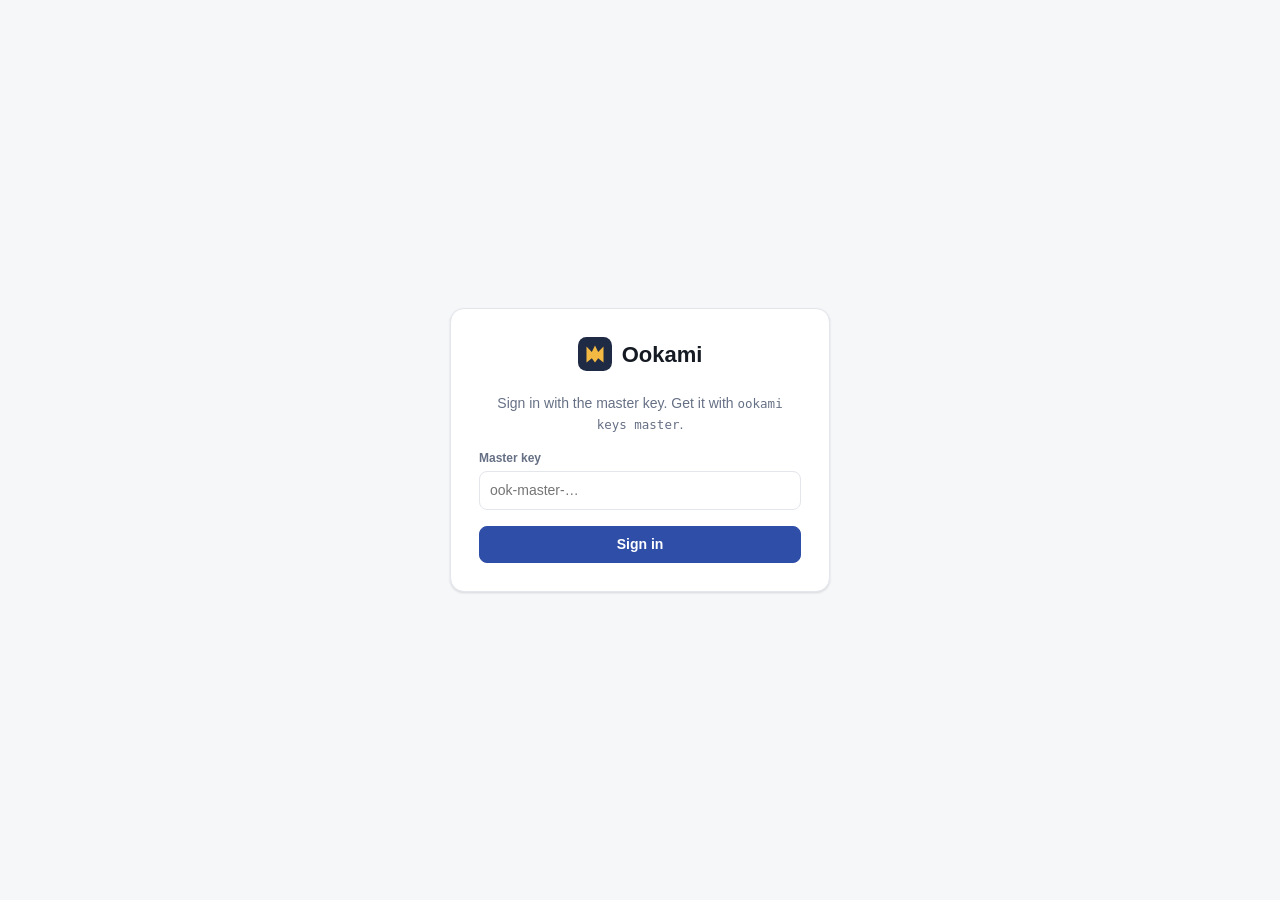
==== src/ookami/console/static/index.html @ cdc0ef01 "Add the web console Overview, models and versions (promote, force with a recorded reason, gate repor" ====
<!doctype html>
<html lang="en">
<head>
  <meta charset="utf-8">
  <meta name="viewport" content="width=device-width, initial-scale=1">
  <title>Ookami Console</title>
  <link rel="icon" href="favicon.svg" type="image/svg+xml">
  <link rel="stylesheet" href="app.css">
</head>
<body>
  <div id="signin" class="signin hidden">
    <form id="signin-form" class="signin-card">
      <div class="brand brand-lg"><img src="favicon.svg" alt=""><span>Ookami</span></div>
      <p class="muted">Sign in with the master key. Get it with <code>ookami keys master</code>.</p>
      <label for="signin-key">Master key</label>
      <input id="signin-key" type="password" autocomplete="off" spellcheck="false" placeholder="ook-master-…" required>
      <p id="signin-error" class="error hidden"></p>
      <button type="submit" class="btn btn-primary btn-block">Sign in</button>
    </form>
  </div>

  <div id="app" class="app hidden">
    <aside class="sidebar">
      <div class="brand"><img src="favicon.svg" alt=""><span>Ookami</span></div>
      <nav id="nav">
        <a href="#/overview" data-page="overview">Overview</a>
        <a href="#/models" data-page="models">Models</a>
        <a href="#/training" data-page="training">Training</a>
        <a href="#/keys" data-page="keys">Keys</a>
        <a href="#/usage" data-page="usage">Usage</a>
        <a href="#/playground" data-page="playground">Playground</a>
      </nav>
      <div class="sidebar-foot">
        <div id="platform-name" class="muted small"></div>
        <button id="signout" class="btn btn-ghost btn-sm">Sign out</button>
      </div>
    </aside>
    <main>
      <header class="topbar">
        <h1 id="page-title"></h1>
        <div id="gateway-pill" class="pill"></div>
      </header>
      <section id="page" class="page"></section>
    </main>
  </div>

  <div id="modal" class="modal hidden" role="dialog" aria-modal="true">
    <div class="modal-card">
      <div class="modal-head"><h2 id="modal-title"></h2><button id="modal-close" class="btn btn-ghost btn-sm" aria-label="Close">✕</button></div>
      <div id="modal-body" class="modal-body"></div>
    </div>
  </div>
  <div id="toast" class="toast hidden" role="status"></div>
  <script src="app.js"></script>
</body>
</html>
---- src/ookami/console/static/app.css ----
:root {
  --bg: #f6f7f9; --panel: #ffffff; --panel-2: #f1f3f6; --border: #e3e6eb; --text: #151a23; --muted: #667085;
  --accent: #2f4ea8; --accent-ink: #ffffff; --accent-soft: #e8edfb; --gold: #b7791f;
  --ok: #1a7f4b; --ok-soft: #e3f4ea; --warn: #9a6100; --warn-soft: #fbf0d9; --bad: #b42318; --bad-soft: #fde8e6;
  --gray-soft: #eceef2; --shadow: 0 1px 2px rgba(16,24,40,.06), 0 1px 3px rgba(16,24,40,.08);
  --radius: 10px; --mono: ui-monospace, SFMono-Regular, Menlo, Consolas, monospace;
  color-scheme: light;
}
@media (prefers-color-scheme: dark) {
  :root {
    --bg: #0e1116; --panel: #151a22; --panel-2: #1b212b; --border: #262e3b; --text: #e6e9ef; --muted: #8b95a7;
    --accent: #7c9cff; --accent-ink: #0e1116; --accent-soft: #1d2640; --gold: #f4b942;
    --ok: #4ade80; --ok-soft: #14291d; --warn: #fbbf24; --warn-soft: #2d2410; --bad: #f87171; --bad-soft: #2f1717;
    --gray-soft: #222936; --shadow: none; color-scheme: dark;
  }
}
* { box-sizing: border-box; }
html, body { margin: 0; height: 100%; }
body { background: var(--bg); color: var(--text); font: 14px/1.5 -apple-system, BlinkMacSystemFont, "Segoe UI", Inter, Roboto, sans-serif; }
code, .mono { font-family: var(--mono); font-size: 12.5px; }
a { color: var(--accent); text-decoration: none; }
h1 { font-size: 20px; margin: 0; font-weight: 650; letter-spacing: -.01em; }
h2 { font-size: 15px; margin: 0 0 12px; font-weight: 650; }
.hidden { display: none !important; }
.muted { color: var(--muted); }
.small { font-size: 12px; }
.error { color: var(--bad); }

/* layout */
.app { display: grid; grid-template-columns: 220px 1fr; min-height: 100vh; }
.sidebar { background: var(--panel); border-right: 1px solid var(--border); display: flex; flex-direction: column; padding: 18px 12px; position: sticky; top: 0; height: 100vh; }
.brand { display: flex; align-items: center; gap: 10px; font-weight: 700; font-size: 16px; padding: 0 8px 18px; }
.brand img { width: 26px; height: 26px; }
.brand-lg { font-size: 22px; justify-content: center; padding-bottom: 8px; }
.brand-lg img { width: 34px; height: 34px; }
nav { display: flex; flex-direction: column; gap: 2px; }
nav a { color: var(--text); padding: 8px 10px; border-radius: 8px; font-weight: 500; }
nav a:hover { background: var(--panel-2); }
nav a.active { background: var(--accent-soft); color: var(--accent); }
.sidebar-foot { margin-top: auto; display: flex; flex-direction: column; gap: 8px; padding: 0 8px; }
main { min-width: 0; }
.topbar { display: flex; align-items: center; justify-content: space-between; gap: 12px; padding: 20px 28px 8px; }
.page { padding: 12px 28px 40px; display: flex; flex-direction: column; gap: 18px; }
.grid { display: grid; gap: 14px; }
.grid-4 { grid-template-columns: repeat(4, minmax(0, 1fr)); }
.grid-2 { grid-template-columns: repeat(2, minmax(0, 1fr)); }
.split { display: grid; grid-template-columns: 240px 1fr; gap: 18px; align-items: start; }

/* surfaces */
.card { background: var(--panel); border: 1px solid var(--border); border-radius: var(--radius); box-shadow: var(--shadow); padding: 16px 18px; min-width: 0; }
.card-flush { padding: 0; overflow: hidden; }
.card-flush > h2 { padding: 14px 18px 0; }
.card-head { display: flex; justify-content: space-between; align-items: center; gap: 12px; margin-bottom: 10px; }
.card-head h2 { margin: 0; }
.stat .label { color: var(--muted); font-size: 12px; text-transform: uppercase; letter-spacing: .04em; }
.stat .value { font-size: 26px; font-weight: 650; margin-top: 4px; font-variant-numeric: tabular-nums; }
.stat .sub { color: var(--muted); font-size: 12px; }

/* tables */
table { width: 100%; border-collapse: collapse; }
th, td { text-align: left; padding: 9px 14px; border-bottom: 1px solid var(--border); vertical-align: middle; }
th { font-size: 12px; font-weight: 600; color: var(--muted); background: var(--panel-2); }
tr:last-child td { border-bottom: 0; }
td.num, th.num { text-align: right; font-variant-numeric: tabular-nums; }
tr.clickable { cursor: pointer; }
tr.clickable:hover td { background: var(--panel-2); }
tr.selected td { background: var(--accent-soft); }
.table-wrap { overflow-x: auto; }
.empty { color: var(--muted); padding: 18px; text-align: center; }
.nowrap { white-space: nowrap; }
.kv { display: inline-block; margin: 0 12px 2px 0; font-size: 12.5px; }
.kv .muted { font-size: 11.5px; }

/* badges and pills */
.badge { display: inline-flex; align-items: center; gap: 6px; padding: 2px 9px; border-radius: 999px; font-size: 12px; font-weight: 600; background: var(--gray-soft); color: var(--muted); white-space: nowrap; }
.badge::before { content: ""; width: 6px; height: 6px; border-radius: 50%; background: currentColor; }
.badge.ok { background: var(--ok-soft); color: var(--ok); }
.badge.warn { background: var(--warn-soft); color: var(--warn); }
.badge.bad { background: var(--bad-soft); color: var(--bad); }
.badge.accent { background: var(--accent-soft); color: var(--accent); }
.pill { font-family: var(--mono); font-size: 12px; color: var(--muted); background: var(--panel); border: 1px solid var(--border); border-radius: 999px; padding: 4px 12px; }

/* forms and buttons */
label { display: block; font-size: 12px; font-weight: 600; color: var(--muted); margin: 10px 0 4px; }
input, select, textarea { width: 100%; font: inherit; color: var(--text); background: var(--panel); border: 1px solid var(--border); border-radius: 8px; padding: 8px 10px; }
textarea { resize: vertical; min-height: 70px; }
input:focus, select:focus, textarea:focus { outline: 2px solid var(--accent-soft); border-color: var(--accent); }
.row { display: flex; gap: 10px; align-items: end; flex-wrap: wrap; }
.row > .field { flex: 1 1 140px; }
.btn { font: inherit; font-weight: 600; border-radius: 8px; border: 1px solid var(--border); background: var(--panel); color: var(--text); padding: 7px 14px; cursor: pointer; white-space: nowrap; }
.btn:hover { background: var(--panel-2); }
.btn:disabled { opacity: .5; cursor: not-allowed; }
.btn-primary { background: var(--accent); border-color: var(--accent); color: var(--accent-ink); }
.btn-primary:hover { filter: brightness(1.08); background: var(--accent); }
.btn-danger { color: var(--bad); }
.btn-ghost { border-color: transparent; background: transparent; }
.btn-sm { padding: 4px 10px; font-size: 12.5px; }
.btn-block { width: 100%; margin-top: 16px; }
.segmented { display: inline-flex; border: 1px solid var(--border); border-radius: 8px; overflow: hidden; }
.segmented button { border: 0; border-right: 1px solid var(--border); border-radius: 0; }
.segmented button:last-child { border-right: 0; }
.segmented button.on { background: var(--accent-soft); color: var(--accent); }

/* bars and charts */
.bar { height: 6px; border-radius: 999px; background: var(--gray-soft); overflow: hidden; min-width: 80px; }
.bar > span { display: block; height: 100%; background: var(--accent); }
.bar.over > span { background: var(--bad); }
.chart { width: 100%; max-width: 900px; height: auto; display: block; }
.chart .col { fill: var(--accent); }
.chart .axis { stroke: var(--border); }
.chart text { fill: var(--muted); font-size: 10px; }

/* logs, reports, chat */
pre.log { background: var(--panel-2); border: 1px solid var(--border); border-radius: 8px; padding: 12px; max-height: 420px; overflow: auto; font: 12px/1.45 var(--mono); white-space: pre-wrap; word-break: break-word; margin: 0; }
.report h3 { font-size: 14px; margin: 14px 0 8px; }
.report table { font-size: 12.5px; }
.chat { display: flex; flex-direction: column; gap: 10px; min-height: 300px; max-height: 520px; overflow: auto; padding: 4px; margin-bottom: 8px; }
.msg { padding: 10px 12px; border-radius: 10px; max-width: 80%; white-space: pre-wrap; word-break: break-word; }
.msg.user { align-self: flex-end; background: var(--accent-soft); }
.msg.assistant { align-self: flex-start; background: var(--panel-2); border: 1px solid var(--border); }
.msg .meta { display: block; color: var(--muted); font-size: 11px; margin-top: 6px; }
.keybox { display: flex; gap: 8px; align-items: center; background: var(--panel-2); border: 1px dashed var(--border); border-radius: 8px; padding: 10px; font-family: var(--mono); word-break: break-all; }

/* sign-in, modal, toast */
.signin { min-height: 100vh; display: grid; place-items: center; padding: 20px; }
.signin-card { width: min(380px, 100%); background: var(--panel); border: 1px solid var(--border); border-radius: 14px; box-shadow: var(--shadow); padding: 28px; }
.signin-card p { text-align: center; }
.modal { position: fixed; inset: 0; background: rgba(10, 14, 22, .45); display: grid; place-items: center; padding: 20px; z-index: 20; }
.modal-card { width: min(760px, 100%); max-height: 88vh; overflow: auto; background: var(--panel); border: 1px solid var(--border); border-radius: 14px; }
.modal-head { display: flex; justify-content: space-between; align-items: center; padding: 16px 20px; border-bottom: 1px solid var(--border); position: sticky; top: 0; background: var(--panel); }
.modal-head h2 { margin: 0; }
.modal-body { padding: 16px 20px 20px; }
.toast { position: fixed; bottom: 20px; right: 20px; background: var(--text); color: var(--bg); padding: 10px 14px; border-radius: 8px; box-shadow: var(--shadow); z-index: 30; max-width: 420px; }
.toast.bad { background: var(--bad); color: #fff; }

@media (max-width: 900px) {
  .app { grid-template-columns: 1fr; }
  .sidebar { position: static; height: auto; flex-direction: row; flex-wrap: wrap; align-items: center; gap: 8px; }
  .brand { padding: 0 8px; }
  nav { flex-direction: row; flex-wrap: wrap; }
  .sidebar-foot { margin: 0 0 0 auto; flex-direction: row; align-items: center; }
  .grid-4 { grid-template-columns: repeat(2, minmax(0, 1fr)); }
  .grid-2, .split { grid-template-columns: 1fr; }
  .topbar, .page { padding-left: 16px; padding-right: 16px; }
}
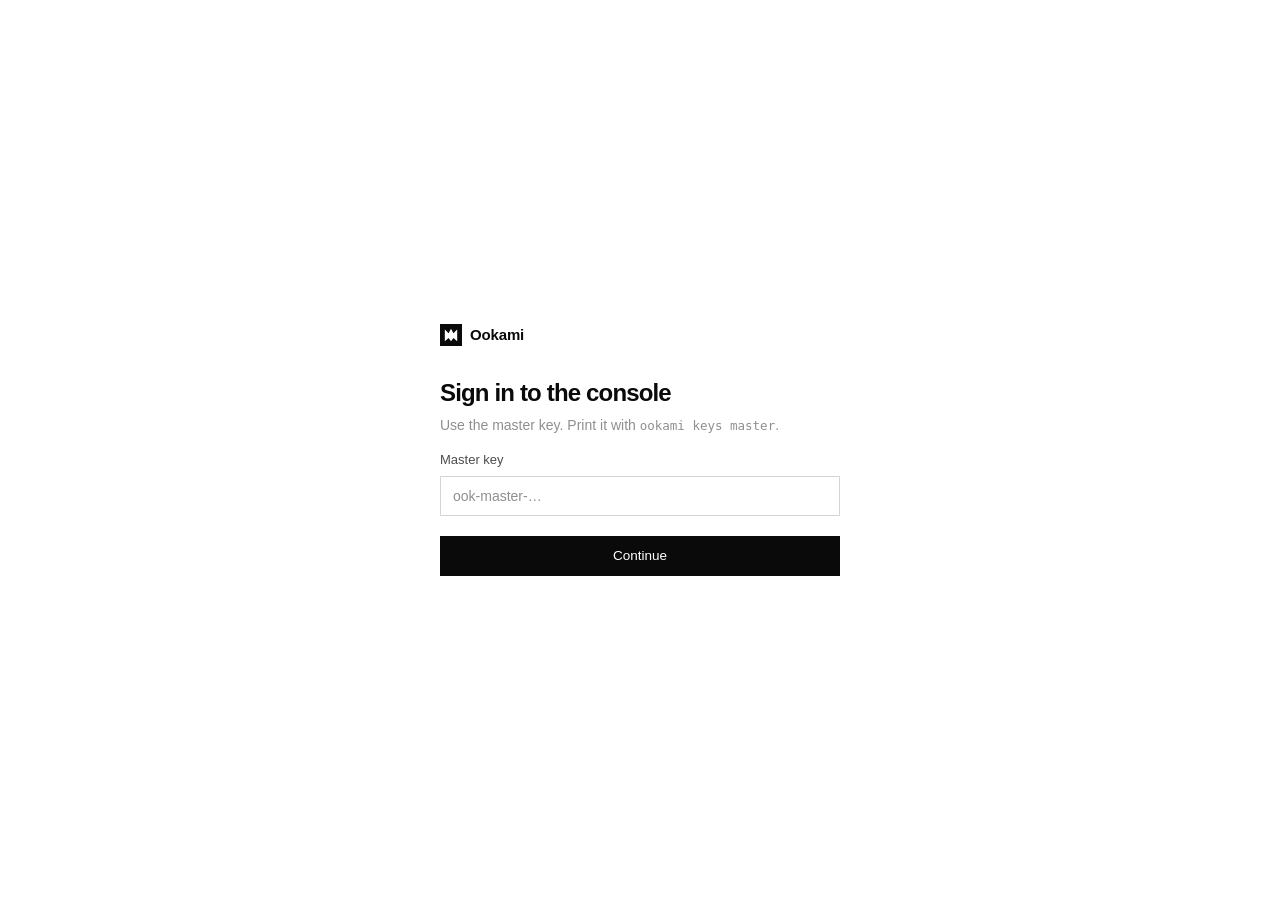
==== commit 7fce218a: "Restyle the console: monochrome, square corners, top tabs; show why replies stop Black-and-white des" ====
--- a/src/ookami/console/static/index.html
+++ b/src/ookami/console/static/index.html
@@ -10,19 +10,28 @@
 <body>
   <div id="signin" class="signin hidden">
     <form id="signin-form" class="signin-card">
-      <div class="brand brand-lg"><img src="favicon.svg" alt=""><span>Ookami</span></div>
-      <p class="muted">Sign in with the master key. Get it with <code>ookami keys master</code>.</p>
+      <div class="brand"><img src="favicon.svg" alt=""><span>Ookami</span></div>
+      <h1>Sign in to the console</h1>
+      <p class="muted">Use the master key. Print it with <code>ookami keys master</code>.</p>
       <label for="signin-key">Master key</label>
       <input id="signin-key" type="password" autocomplete="off" spellcheck="false" placeholder="ook-master-…" required>
       <p id="signin-error" class="error hidden"></p>
-      <button type="submit" class="btn btn-primary btn-block">Sign in</button>
+      <button type="submit" class="btn btn-primary btn-block">Continue</button>
     </form>
   </div>
 
   <div id="app" class="app hidden">
-    <aside class="sidebar">
-      <div class="brand"><img src="favicon.svg" alt=""><span>Ookami</span></div>
-      <nav id="nav">
+    <header class="header">
+      <div class="header-row">
+        <div class="brand"><img src="favicon.svg" alt=""><span>Ookami</span></div>
+        <span class="slash">/</span>
+        <span id="platform-name" class="project"></span>
+        <div class="header-right">
+          <span id="gateway-pill" class="pill"></span>
+          <button id="signout" class="btn btn-sm">Sign out</button>
+        </div>
+      </div>
+      <nav id="nav" class="tabs">
         <a href="#/overview" data-page="overview">Overview</a>
         <a href="#/models" data-page="models">Models</a>
         <a href="#/training" data-page="training">Training</a>
@@ -30,16 +39,9 @@
         <a href="#/usage" data-page="usage">Usage</a>
         <a href="#/playground" data-page="playground">Playground</a>
       </nav>
-      <div class="sidebar-foot">
-        <div id="platform-name" class="muted small"></div>
-        <button id="signout" class="btn btn-ghost btn-sm">Sign out</button>
-      </div>
-    </aside>
+    </header>
     <main>
-      <header class="topbar">
-        <h1 id="page-title"></h1>
-        <div id="gateway-pill" class="pill"></div>
-      </header>
+      <div class="page-head"><h1 id="page-title"></h1></div>
       <section id="page" class="page"></section>
     </main>
   </div>
--- a/src/ookami/console/static/app.css
+++ b/src/ookami/console/static/app.css
@@ -1,145 +1,167 @@
+/* Ookami console. Monochrome, 1px lines, no rounded corners; colour only for status. */
 :root {
-  --bg: #f6f7f9; --panel: #ffffff; --panel-2: #f1f3f6; --border: #e3e6eb; --text: #151a23; --muted: #667085;
-  --accent: #2f4ea8; --accent-ink: #ffffff; --accent-soft: #e8edfb; --gold: #b7791f;
-  --ok: #1a7f4b; --ok-soft: #e3f4ea; --warn: #9a6100; --warn-soft: #fbf0d9; --bad: #b42318; --bad-soft: #fde8e6;
-  --gray-soft: #eceef2; --shadow: 0 1px 2px rgba(16,24,40,.06), 0 1px 3px rgba(16,24,40,.08);
-  --radius: 10px; --mono: ui-monospace, SFMono-Regular, Menlo, Consolas, monospace;
+  --bg: #ffffff; --bg-2: #fafafa; --hover: #f2f2f2; --line: #eaeaea; --line-2: #d4d4d4;
+  --text: #0a0a0a; --text-2: #4d4d4d; --muted: #8f8f8f;
+  --inv: #0a0a0a; --inv-text: #ffffff;
+  --blue: #0068d6; --green: #1f8a3d; --amber: #b35900; --red: #d8262e; --gray: #8f8f8f;
+  --sans: "Geist", -apple-system, BlinkMacSystemFont, "Segoe UI", Inter, Roboto, "Helvetica Neue", sans-serif;
+  --mono: "Geist Mono", ui-monospace, SFMono-Regular, Menlo, Consolas, monospace;
   color-scheme: light;
 }
 @media (prefers-color-scheme: dark) {
   :root {
-    --bg: #0e1116; --panel: #151a22; --panel-2: #1b212b; --border: #262e3b; --text: #e6e9ef; --muted: #8b95a7;
-    --accent: #7c9cff; --accent-ink: #0e1116; --accent-soft: #1d2640; --gold: #f4b942;
-    --ok: #4ade80; --ok-soft: #14291d; --warn: #fbbf24; --warn-soft: #2d2410; --bad: #f87171; --bad-soft: #2f1717;
-    --gray-soft: #222936; --shadow: none; color-scheme: dark;
+    --bg: #000000; --bg-2: #0a0a0a; --hover: #111111; --line: #262626; --line-2: #3d3d3d;
+    --text: #ededed; --text-2: #a1a1a1; --muted: #737373;
+    --inv: #ededed; --inv-text: #0a0a0a;
+    --blue: #3b9eff; --green: #47c26a; --amber: #f5a524; --red: #ff6166; --gray: #737373;
+    color-scheme: dark;
   }
 }
-* { box-sizing: border-box; }
-html, body { margin: 0; height: 100%; }
-body { background: var(--bg); color: var(--text); font: 14px/1.5 -apple-system, BlinkMacSystemFont, "Segoe UI", Inter, Roboto, sans-serif; }
+*, *::before, *::after { box-sizing: border-box; border-radius: 0 !important; }
+html, body { margin: 0; min-height: 100%; }
+body { background: var(--bg); color: var(--text); font: 14px/1.5 var(--sans); -webkit-font-smoothing: antialiased; }
 code, .mono { font-family: var(--mono); font-size: 12.5px; }
-a { color: var(--accent); text-decoration: none; }
-h1 { font-size: 20px; margin: 0; font-weight: 650; letter-spacing: -.01em; }
-h2 { font-size: 15px; margin: 0 0 12px; font-weight: 650; }
+a { color: var(--text); text-decoration: none; }
+a:hover { text-decoration: underline; text-underline-offset: 3px; }
+h1 { font-size: 28px; line-height: 1.2; margin: 0; font-weight: 600; letter-spacing: -.035em; }
+h2 { font-size: 14px; margin: 0; font-weight: 600; letter-spacing: -.01em; }
 .hidden { display: none !important; }
 .muted { color: var(--muted); }
 .small { font-size: 12px; }
-.error { color: var(--bad); }
+.error { color: var(--red); font-size: 13px; }
+.nowrap { white-space: nowrap; }
 
-/* layout */
-.app { display: grid; grid-template-columns: 220px 1fr; min-height: 100vh; }
-.sidebar { background: var(--panel); border-right: 1px solid var(--border); display: flex; flex-direction: column; padding: 18px 12px; position: sticky; top: 0; height: 100vh; }
-.brand { display: flex; align-items: center; gap: 10px; font-weight: 700; font-size: 16px; padding: 0 8px 18px; }
-.brand img { width: 26px; height: 26px; }
-.brand-lg { font-size: 22px; justify-content: center; padding-bottom: 8px; }
-.brand-lg img { width: 34px; height: 34px; }
-nav { display: flex; flex-direction: column; gap: 2px; }
-nav a { color: var(--text); padding: 8px 10px; border-radius: 8px; font-weight: 500; }
-nav a:hover { background: var(--panel-2); }
-nav a.active { background: var(--accent-soft); color: var(--accent); }
-.sidebar-foot { margin-top: auto; display: flex; flex-direction: column; gap: 8px; padding: 0 8px; }
-main { min-width: 0; }
-.topbar { display: flex; align-items: center; justify-content: space-between; gap: 12px; padding: 20px 28px 8px; }
-.page { padding: 12px 28px 40px; display: flex; flex-direction: column; gap: 18px; }
-.grid { display: grid; gap: 14px; }
-.grid-4 { grid-template-columns: repeat(4, minmax(0, 1fr)); }
+/* header and tabs */
+.header { border-bottom: 1px solid var(--line); background: var(--bg); position: sticky; top: 0; z-index: 10; }
+.header-row { max-width: 1200px; margin: 0 auto; padding: 14px 24px 0; display: flex; align-items: center; gap: 12px; }
+.brand { display: flex; align-items: center; gap: 8px; font-weight: 600; font-size: 15px; letter-spacing: -.01em; }
+.brand img { width: 22px; height: 22px; }
+.slash { color: var(--line-2); font-size: 20px; font-weight: 300; }
+.project { font-weight: 500; color: var(--text-2); }
+.header-right { margin-left: auto; display: flex; align-items: center; gap: 10px; }
+.tabs { max-width: 1200px; margin: 0 auto; padding: 0 16px; display: flex; gap: 2px; overflow-x: auto; }
+.tabs a { color: var(--text-2); padding: 12px 10px; font-size: 13.5px; border-bottom: 2px solid transparent; white-space: nowrap; }
+.tabs a:hover { color: var(--text); text-decoration: none; }
+.tabs a.active { color: var(--text); border-bottom-color: var(--text); }
+main { max-width: 1200px; margin: 0 auto; padding: 0 24px 64px; }
+.page-head { padding: 36px 0 24px; }
+.page { display: flex; flex-direction: column; gap: 24px; }
+
+/* grids */
+.grid { display: grid; gap: 24px; }
+.grid-4 { grid-template-columns: repeat(4, minmax(0, 1fr)); gap: 0; border: 1px solid var(--line); }
+.grid-4 > .stat { border: 0; border-right: 1px solid var(--line); }
+.grid-4 > .stat:last-child { border-right: 0; }
 .grid-2 { grid-template-columns: repeat(2, minmax(0, 1fr)); }
-.split { display: grid; grid-template-columns: 240px 1fr; gap: 18px; align-items: start; }
+.split { display: grid; grid-template-columns: 240px 1fr; gap: 24px; align-items: start; }
 
 /* surfaces */
-.card { background: var(--panel); border: 1px solid var(--border); border-radius: var(--radius); box-shadow: var(--shadow); padding: 16px 18px; min-width: 0; }
-.card-flush { padding: 0; overflow: hidden; }
-.card-flush > h2 { padding: 14px 18px 0; }
-.card-head { display: flex; justify-content: space-between; align-items: center; gap: 12px; margin-bottom: 10px; }
-.card-head h2 { margin: 0; }
-.stat .label { color: var(--muted); font-size: 12px; text-transform: uppercase; letter-spacing: .04em; }
-.stat .value { font-size: 26px; font-weight: 650; margin-top: 4px; font-variant-numeric: tabular-nums; }
-.stat .sub { color: var(--muted); font-size: 12px; }
+.card { background: var(--bg); border: 1px solid var(--line); padding: 20px 24px; min-width: 0; }
+.card > h2 { margin-bottom: 14px; }
+.card-flush { padding: 0; }
+.card-flush > h2 { padding: 16px 24px; margin: 0; border-bottom: 1px solid var(--line); }
+.card-head { display: flex; justify-content: space-between; align-items: center; gap: 12px; margin-bottom: 14px; }
+.stat { padding: 20px 24px; }
+.stat .label { color: var(--text-2); font-size: 13px; }
+.stat .value { font-size: 32px; font-weight: 600; letter-spacing: -.04em; margin: 6px 0 2px; font-variant-numeric: tabular-nums; }
+.stat .sub { color: var(--muted); font-size: 12.5px; }
 
 /* tables */
 table { width: 100%; border-collapse: collapse; }
-th, td { text-align: left; padding: 9px 14px; border-bottom: 1px solid var(--border); vertical-align: middle; }
-th { font-size: 12px; font-weight: 600; color: var(--muted); background: var(--panel-2); }
+th, td { text-align: left; padding: 12px 24px; border-bottom: 1px solid var(--line); vertical-align: middle; }
+td { white-space: nowrap; }
+td:has(.kv), td:has(.wrap) { white-space: normal; }
+th { font-size: 12.5px; font-weight: 500; color: var(--muted); background: var(--bg-2); }
 tr:last-child td { border-bottom: 0; }
 td.num, th.num { text-align: right; font-variant-numeric: tabular-nums; }
 tr.clickable { cursor: pointer; }
-tr.clickable:hover td { background: var(--panel-2); }
-tr.selected td { background: var(--accent-soft); }
+tr.clickable:hover td { background: var(--hover); }
+tr.selected td { background: var(--hover); box-shadow: inset 2px 0 0 var(--text); }
 .table-wrap { overflow-x: auto; }
-.empty { color: var(--muted); padding: 18px; text-align: center; }
-.nowrap { white-space: nowrap; }
-.kv { display: inline-block; margin: 0 12px 2px 0; font-size: 12.5px; }
-.kv .muted { font-size: 11.5px; }
+.empty { color: var(--muted); padding: 40px 24px; text-align: center; font-size: 13px; }
+.kv { display: inline-block; margin: 0 14px 2px 0; font-size: 12.5px; font-family: var(--mono); }
+.kv .muted { font-family: var(--sans); font-size: 12px; }
 
-/* badges and pills */
-.badge { display: inline-flex; align-items: center; gap: 6px; padding: 2px 9px; border-radius: 999px; font-size: 12px; font-weight: 600; background: var(--gray-soft); color: var(--muted); white-space: nowrap; }
-.badge::before { content: ""; width: 6px; height: 6px; border-radius: 50%; background: currentColor; }
-.badge.ok { background: var(--ok-soft); color: var(--ok); }
-.badge.warn { background: var(--warn-soft); color: var(--warn); }
-.badge.bad { background: var(--bad-soft); color: var(--bad); }
-.badge.accent { background: var(--accent-soft); color: var(--accent); }
-.pill { font-family: var(--mono); font-size: 12px; color: var(--muted); background: var(--panel); border: 1px solid var(--border); border-radius: 999px; padding: 4px 12px; }
+/* status: a coloured dot and plain text */
+.badge { display: inline-flex; align-items: center; gap: 7px; font-size: 13px; color: var(--text); white-space: nowrap; }
+.badge::before { content: ""; width: 8px; height: 8px; border-radius: 50% !important; background: var(--gray); flex: none; }
+.badge.ok::before { background: var(--green); }
+.badge.warn::before { background: var(--amber); }
+.badge.bad::before { background: var(--red); }
+.badge.accent::before { background: var(--blue); }
+.pill { font-family: var(--mono); font-size: 12px; color: var(--text-2); border: 1px solid var(--line); padding: 3px 10px; background: var(--bg); white-space: nowrap; }
 
 /* forms and buttons */
-label { display: block; font-size: 12px; font-weight: 600; color: var(--muted); margin: 10px 0 4px; }
-input, select, textarea { width: 100%; font: inherit; color: var(--text); background: var(--panel); border: 1px solid var(--border); border-radius: 8px; padding: 8px 10px; }
-textarea { resize: vertical; min-height: 70px; }
-input:focus, select:focus, textarea:focus { outline: 2px solid var(--accent-soft); border-color: var(--accent); }
-.row { display: flex; gap: 10px; align-items: end; flex-wrap: wrap; }
-.row > .field { flex: 1 1 140px; }
-.btn { font: inherit; font-weight: 600; border-radius: 8px; border: 1px solid var(--border); background: var(--panel); color: var(--text); padding: 7px 14px; cursor: pointer; white-space: nowrap; }
-.btn:hover { background: var(--panel-2); }
-.btn:disabled { opacity: .5; cursor: not-allowed; }
-.btn-primary { background: var(--accent); border-color: var(--accent); color: var(--accent-ink); }
-.btn-primary:hover { filter: brightness(1.08); background: var(--accent); }
-.btn-danger { color: var(--bad); }
+label { display: block; font-size: 13px; font-weight: 500; color: var(--text-2); margin: 14px 0 6px; }
+input, select, textarea { width: 100%; font: inherit; color: var(--text); background: var(--bg); border: 1px solid var(--line-2); padding: 8px 12px; height: 40px; }
+textarea { height: auto; min-height: 84px; resize: vertical; }
+input::placeholder, textarea::placeholder { color: var(--muted); }
+input:focus, select:focus, textarea:focus { outline: none; border-color: var(--text); box-shadow: 0 0 0 1px var(--text); }
+.row { display: flex; gap: 12px; align-items: end; flex-wrap: wrap; }
+.row > .field { flex: 1 1 160px; }
+.btn { font: inherit; font-size: 13.5px; font-weight: 500; border: 1px solid var(--line-2); background: var(--bg); color: var(--text); height: 40px; padding: 0 16px; cursor: pointer; white-space: nowrap; display: inline-flex; align-items: center; justify-content: center; gap: 6px; transition: background .15s, border-color .15s; }
+.btn:hover { background: var(--hover); border-color: var(--text-2); }
+.btn:disabled { opacity: .45; cursor: not-allowed; }
+.btn-primary { background: var(--inv); color: var(--inv-text); border-color: var(--inv); }
+.btn-primary:hover { background: var(--inv); opacity: .88; border-color: var(--inv); }
+.btn-danger { color: var(--red); }
+.btn-danger:hover { border-color: var(--red); }
 .btn-ghost { border-color: transparent; background: transparent; }
-.btn-sm { padding: 4px 10px; font-size: 12.5px; }
-.btn-block { width: 100%; margin-top: 16px; }
-.segmented { display: inline-flex; border: 1px solid var(--border); border-radius: 8px; overflow: hidden; }
-.segmented button { border: 0; border-right: 1px solid var(--border); border-radius: 0; }
+.btn-sm { height: 32px; padding: 0 12px; font-size: 13px; }
+.btn-block { width: 100%; margin-top: 20px; }
+.segmented { display: inline-flex; border: 1px solid var(--line-2); }
+.segmented button { border: 0; border-right: 1px solid var(--line-2); height: 32px; }
 .segmented button:last-child { border-right: 0; }
-.segmented button.on { background: var(--accent-soft); color: var(--accent); }
+.segmented button.on { background: var(--inv); color: var(--inv-text); }
 
 /* bars and charts */
-.bar { height: 6px; border-radius: 999px; background: var(--gray-soft); overflow: hidden; min-width: 80px; }
-.bar > span { display: block; height: 100%; background: var(--accent); }
-.bar.over > span { background: var(--bad); }
-.chart { width: 100%; max-width: 900px; height: auto; display: block; }
-.chart .col { fill: var(--accent); }
-.chart .axis { stroke: var(--border); }
-.chart text { fill: var(--muted); font-size: 10px; }
+.bar { height: 4px; background: var(--line); overflow: hidden; min-width: 90px; margin-bottom: 6px; }
+.bar > span { display: block; height: 100%; background: var(--text); }
+.bar.over > span { background: var(--red); }
+.chart { width: 100%; max-width: 100%; height: auto; display: block; }
+.chart .col { fill: var(--text); }
+.chart .axis { stroke: var(--line); }
+.chart text { fill: var(--muted); font-size: 11px; font-family: var(--mono); }
 
 /* logs, reports, chat */
-pre.log { background: var(--panel-2); border: 1px solid var(--border); border-radius: 8px; padding: 12px; max-height: 420px; overflow: auto; font: 12px/1.45 var(--mono); white-space: pre-wrap; word-break: break-word; margin: 0; }
-.report h3 { font-size: 14px; margin: 14px 0 8px; }
-.report table { font-size: 12.5px; }
-.chat { display: flex; flex-direction: column; gap: 10px; min-height: 300px; max-height: 520px; overflow: auto; padding: 4px; margin-bottom: 8px; }
-.msg { padding: 10px 12px; border-radius: 10px; max-width: 80%; white-space: pre-wrap; word-break: break-word; }
-.msg.user { align-self: flex-end; background: var(--accent-soft); }
-.msg.assistant { align-self: flex-start; background: var(--panel-2); border: 1px solid var(--border); }
-.msg .meta { display: block; color: var(--muted); font-size: 11px; margin-top: 6px; }
-.keybox { display: flex; gap: 8px; align-items: center; background: var(--panel-2); border: 1px dashed var(--border); border-radius: 8px; padding: 10px; font-family: var(--mono); word-break: break-all; }
+pre.log { background: var(--bg-2); border: 1px solid var(--line); padding: 16px; max-height: 440px; overflow: auto; font: 12px/1.55 var(--mono); white-space: pre-wrap; word-break: break-word; margin: 0; color: var(--text-2); }
+.report h3 { font-size: 15px; margin: 4px 0 12px; font-weight: 600; }
+.report table { font-size: 12.5px; border: 1px solid var(--line); margin-bottom: 12px; }
+.report th, .report td { padding: 8px 12px; }
+.chat { display: flex; flex-direction: column; min-height: 320px; max-height: 540px; overflow: auto; border: 1px solid var(--line); margin-bottom: 12px; }
+.msg { padding: 14px 16px; border-bottom: 1px solid var(--line); white-space: pre-wrap; word-break: break-word; }
+.msg:last-child { border-bottom: 0; }
+.msg::before { display: block; font: 500 11px var(--mono); text-transform: uppercase; letter-spacing: .06em; color: var(--muted); margin-bottom: 6px; }
+.msg.user::before { content: "you"; }
+.msg.assistant::before { content: "model"; }
+.msg.assistant { background: var(--bg-2); }
+.msg .meta { display: block; color: var(--muted); font: 11.5px var(--mono); margin-top: 10px; }
+.msg .stop-cut { color: var(--amber); }
+.chat .empty { margin: auto; }
+.keybox { display: flex; gap: 12px; align-items: center; justify-content: space-between; background: var(--bg-2); border: 1px solid var(--line); padding: 12px 14px; font-family: var(--mono); font-size: 13px; word-break: break-all; }
 
 /* sign-in, modal, toast */
-.signin { min-height: 100vh; display: grid; place-items: center; padding: 20px; }
-.signin-card { width: min(380px, 100%); background: var(--panel); border: 1px solid var(--border); border-radius: 14px; box-shadow: var(--shadow); padding: 28px; }
-.signin-card p { text-align: center; }
-.modal { position: fixed; inset: 0; background: rgba(10, 14, 22, .45); display: grid; place-items: center; padding: 20px; z-index: 20; }
-.modal-card { width: min(760px, 100%); max-height: 88vh; overflow: auto; background: var(--panel); border: 1px solid var(--border); border-radius: 14px; }
-.modal-head { display: flex; justify-content: space-between; align-items: center; padding: 16px 20px; border-bottom: 1px solid var(--border); position: sticky; top: 0; background: var(--panel); }
-.modal-head h2 { margin: 0; }
-.modal-body { padding: 16px 20px 20px; }
-.toast { position: fixed; bottom: 20px; right: 20px; background: var(--text); color: var(--bg); padding: 10px 14px; border-radius: 8px; box-shadow: var(--shadow); z-index: 30; max-width: 420px; }
-.toast.bad { background: var(--bad); color: #fff; }
+.signin { min-height: 100vh; display: grid; place-items: center; padding: 24px; }
+.signin-card { width: min(400px, 100%); }
+.signin-card .brand { margin-bottom: 32px; }
+.signin-card h1 { font-size: 24px; margin-bottom: 8px; }
+.signin-card p { margin: 0 0 8px; }
+.modal { position: fixed; inset: 0; background: rgba(0, 0, 0, .6); display: grid; place-items: center; padding: 24px; z-index: 20; }
+.modal-card { width: min(780px, 100%); max-height: 88vh; overflow: auto; background: var(--bg); border: 1px solid var(--line-2); }
+.modal-head { display: flex; justify-content: space-between; align-items: center; padding: 16px 24px; border-bottom: 1px solid var(--line); position: sticky; top: 0; background: var(--bg); }
+.modal-body { padding: 20px 24px 24px; }
+.modal-body p { margin-top: 0; color: var(--text-2); }
+.toast { position: fixed; bottom: 24px; right: 24px; background: var(--inv); color: var(--inv-text); padding: 12px 16px; z-index: 30; max-width: 440px; font-size: 13.5px; }
+.toast.bad { background: var(--red); color: #fff; }
 
 @media (max-width: 900px) {
-  .app { grid-template-columns: 1fr; }
-  .sidebar { position: static; height: auto; flex-direction: row; flex-wrap: wrap; align-items: center; gap: 8px; }
-  .brand { padding: 0 8px; }
-  nav { flex-direction: row; flex-wrap: wrap; }
-  .sidebar-foot { margin: 0 0 0 auto; flex-direction: row; align-items: center; }
+  .header-row, main { padding-left: 16px; padding-right: 16px; }
+  .tabs { padding: 0 8px; }
+  #gateway-pill { display: none; }
   .grid-4 { grid-template-columns: repeat(2, minmax(0, 1fr)); }
+  .grid-4 > .stat:nth-child(2) { border-right: 0; }
+  .grid-4 > .stat:nth-child(-n+2) { border-bottom: 1px solid var(--line); }
   .grid-2, .split { grid-template-columns: 1fr; }
-  .topbar, .page { padding-left: 16px; padding-right: 16px; }
+  th, td { padding: 10px 14px; }
+  h1 { font-size: 24px; }
 }
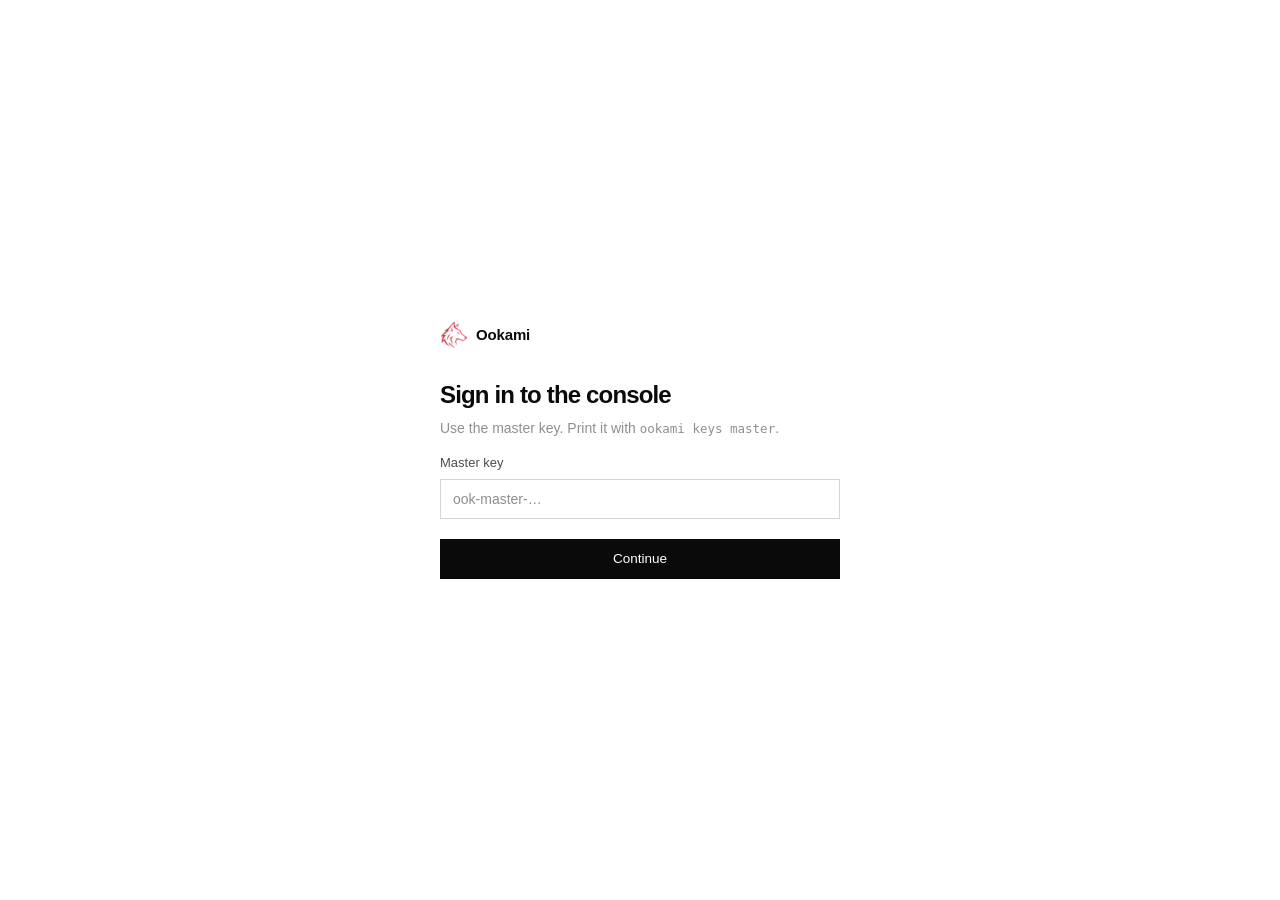
==== commit e7645d9c: "Add the Ookami brand: banner, wolf logo, console icons" ====
--- a/src/ookami/console/static/index.html
+++ b/src/ookami/console/static/index.html
@@ -4,13 +4,14 @@
   <meta charset="utf-8">
   <meta name="viewport" content="width=device-width, initial-scale=1">
   <title>Ookami Console</title>
-  <link rel="icon" href="favicon.svg" type="image/svg+xml">
+  <link rel="icon" href="favicon.png" type="image/png">
+  <link rel="apple-touch-icon" href="apple-touch-icon.png">
   <link rel="stylesheet" href="app.css">
 </head>
 <body>
   <div id="signin" class="signin hidden">
     <form id="signin-form" class="signin-card">
-      <div class="brand"><img src="favicon.svg" alt=""><span>Ookami</span></div>
+      <div class="brand"><img src="logo.png" alt=""><span>Ookami</span></div>
       <h1>Sign in to the console</h1>
       <p class="muted">Use the master key. Print it with <code>ookami keys master</code>.</p>
       <label for="signin-key">Master key</label>
@@ -23,7 +24,7 @@
   <div id="app" class="app hidden">
     <header class="header">
       <div class="header-row">
-        <div class="brand"><img src="favicon.svg" alt=""><span>Ookami</span></div>
+        <div class="brand"><img src="logo.png" alt=""><span>Ookami</span></div>
         <span class="slash">/</span>
         <span id="platform-name" class="project"></span>
         <div class="header-right">
--- a/src/ookami/console/static/app.css
+++ b/src/ookami/console/static/app.css
@@ -35,7 +35,7 @@
 .header { border-bottom: 1px solid var(--line); background: var(--bg); position: sticky; top: 0; z-index: 10; }
 .header-row { max-width: 1200px; margin: 0 auto; padding: 14px 24px 0; display: flex; align-items: center; gap: 12px; }
 .brand { display: flex; align-items: center; gap: 8px; font-weight: 600; font-size: 15px; letter-spacing: -.01em; }
-.brand img { width: 22px; height: 22px; }
+.brand img { width: 28px; height: 28px; }
 .slash { color: var(--line-2); font-size: 20px; font-weight: 300; }
 .project { font-weight: 500; color: var(--text-2); }
 .header-right { margin-left: auto; display: flex; align-items: center; gap: 10px; }
